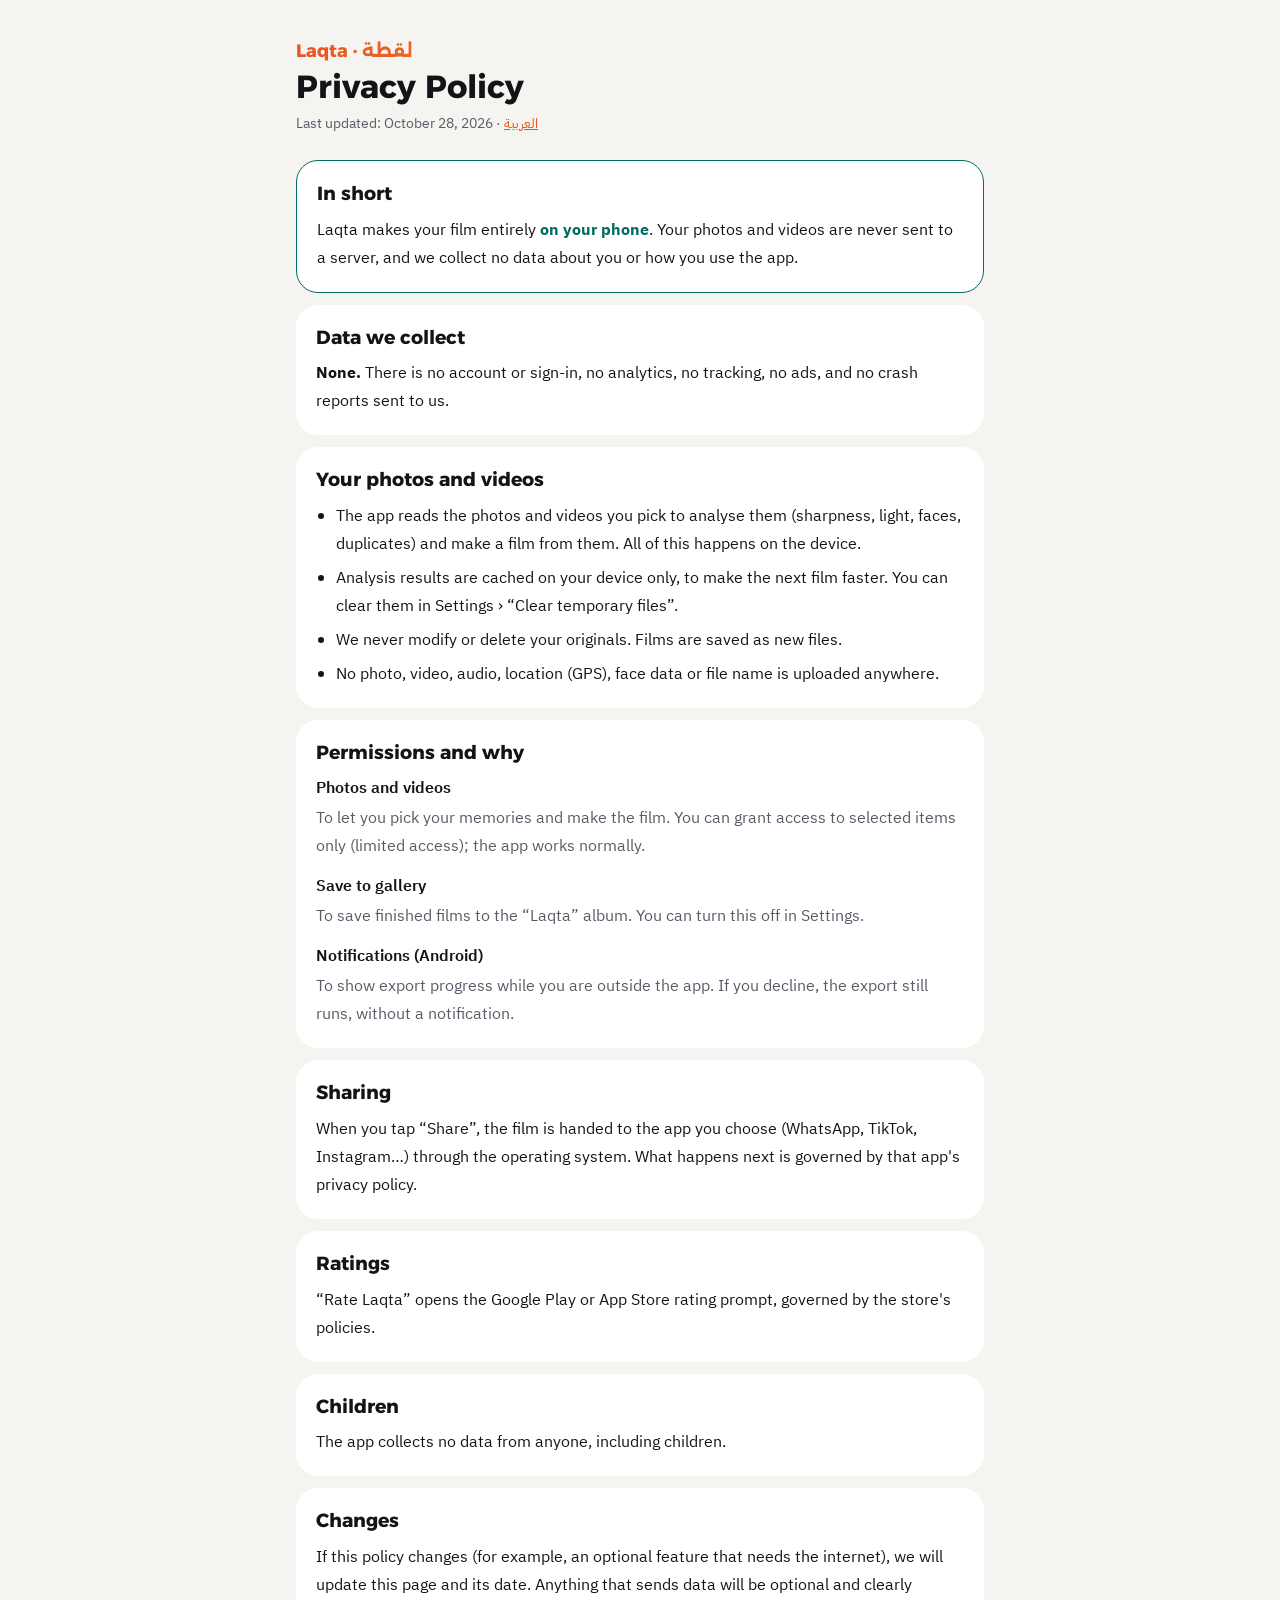
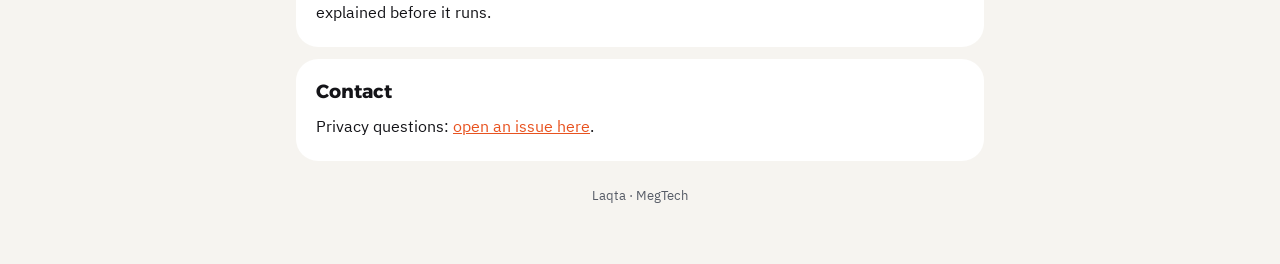
==== en.html @ 8e58508e "Add Laqta privacy policy (Arabic + English) Co-Authored-By: Claude Opus 5.5 <noreply@anthropic.com> " ====
<!doctype html>
<html lang="en" dir="ltr">
<head>
<meta charset="utf-8">
<meta name="viewport" content="width=device-width, initial-scale=1">
<title>Privacy Policy — Laqta</title>
<meta name="description" content="Laqta privacy policy: everything is processed on your device and no data is collected.">
<link rel="alternate" hreflang="ar" href="index.html">
<link rel="preconnect" href="https://fonts.googleapis.com">
<link rel="preconnect" href="https://fonts.gstatic.com" crossorigin>
<link href="https://fonts.googleapis.com/css2?family=Alexandria:wght@700&family=IBM+Plex+Sans+Arabic:wght@400;600&display=swap" rel="stylesheet">
<link rel="stylesheet" href="style.css">
</head>
<body>
<main>
  <header>
    <p class="brand">Laqta · لقطة</p>
    <h1>Privacy Policy</h1>
    <p class="meta">Last updated: October 28, 2026 · <a href="index.html" lang="ar">العربية</a></p>
  </header>

  <section class="promise">
    <h2>In short</h2>
    <p>Laqta makes your film entirely <strong>on your phone</strong>. Your photos and videos are never sent to a server, and we collect no data about you or how you use the app.</p>
  </section>

  <section>
    <h2>Data we collect</h2>
    <p><strong>None.</strong> There is no account or sign-in, no analytics, no tracking, no ads, and no crash reports sent to us.</p>
  </section>

  <section>
    <h2>Your photos and videos</h2>
    <ul>
      <li>The app reads the photos and videos you pick to analyse them (sharpness, light, faces, duplicates) and make a film from them. All of this happens on the device.</li>
      <li>Analysis results are cached on your device only, to make the next film faster. You can clear them in Settings › “Clear temporary files”.</li>
      <li>We never modify or delete your originals. Films are saved as new files.</li>
      <li>No photo, video, audio, location (GPS), face data or file name is uploaded anywhere.</li>
    </ul>
  </section>

  <section>
    <h2>Permissions and why</h2>
    <dl>
      <dt>Photos and videos</dt>
      <dd>To let you pick your memories and make the film. You can grant access to selected items only (limited access); the app works normally.</dd>
      <dt>Save to gallery</dt>
      <dd>To save finished films to the “Laqta” album. You can turn this off in Settings.</dd>
      <dt>Notifications (Android)</dt>
      <dd>To show export progress while you are outside the app. If you decline, the export still runs, without a notification.</dd>
    </dl>
  </section>

  <section>
    <h2>Sharing</h2>
    <p>When you tap “Share”, the film is handed to the app you choose (WhatsApp, TikTok, Instagram…) through the operating system. What happens next is governed by that app's privacy policy.</p>
  </section>

  <section>
    <h2>Ratings</h2>
    <p>“Rate Laqta” opens the Google Play or App Store rating prompt, governed by the store's policies.</p>
  </section>

  <section>
    <h2>Children</h2>
    <p>The app collects no data from anyone, including children.</p>
  </section>

  <section>
    <h2>Changes</h2>
    <p>If this policy changes (for example, an optional feature that needs the internet), we will update this page and its date. Anything that sends data will be optional and clearly explained before it runs.</p>
  </section>

  <section>
    <h2>Contact</h2>
    <p>Privacy questions: <a href="https://github.com/mohamedmagdy97/laqta-privacy/issues">open an issue here</a>.</p>
  </section>

  <footer>Laqta · MegTech</footer>
</main>
</body>
</html>
---- style.css ----
:root {
  --bg: #F6F4F0;
  --surface: #FFFFFF;
  --text: #141418;
  --muted: #565B66;
  --accent: #E8521F;
  --teal: #066B62;
  --line: rgba(20, 20, 24, 0.09);
}
@media (prefers-color-scheme: dark) {
  :root {
    --bg: #09090C;
    --surface: #121318;
    --text: #F6F3EE;
    --muted: #A6ABB6;
    --accent: #FF6A3D;
    --teal: #2BC7B4;
    --line: rgba(255, 255, 255, 0.09);
  }
}
* { box-sizing: border-box; }
body {
  margin: 0;
  background: var(--bg);
  color: var(--text);
  font: 16px/1.75 "IBM Plex Sans Arabic", system-ui, sans-serif;
}
main { max-width: 720px; margin: 0 auto; padding: 40px 16px 56px; }
.brand {
  margin: 0;
  font: 700 18px "Alexandria", sans-serif;
  background: linear-gradient(135deg, var(--accent), #FFB547);
  -webkit-background-clip: text;
  background-clip: text;
  color: transparent;
}
h1 { font: 700 32px/1.3 "Alexandria", sans-serif; margin: 4px 0; }
h2 { font: 700 19px/1.4 "Alexandria", sans-serif; margin: 0 0 8px; }
.meta { color: var(--muted); margin: 0 0 24px; font-size: 14px; }
section {
  background: var(--surface);
  border-radius: 22px;
  padding: 20px;
  margin-bottom: 12px;
}
.promise { border: 1px solid var(--teal); }
.promise strong { color: var(--teal); }
ul { margin: 0; padding-inline-start: 20px; }
li + li { margin-top: 6px; }
dl { margin: 0; }
dt { font-weight: 600; margin-top: 12px; }
dt:first-child { margin-top: 0; }
dd { margin: 2px 0 0; color: var(--muted); }
p { margin: 0; }
a { color: var(--accent); }
footer { color: var(--muted); font-size: 13px; text-align: center; margin-top: 24px; }
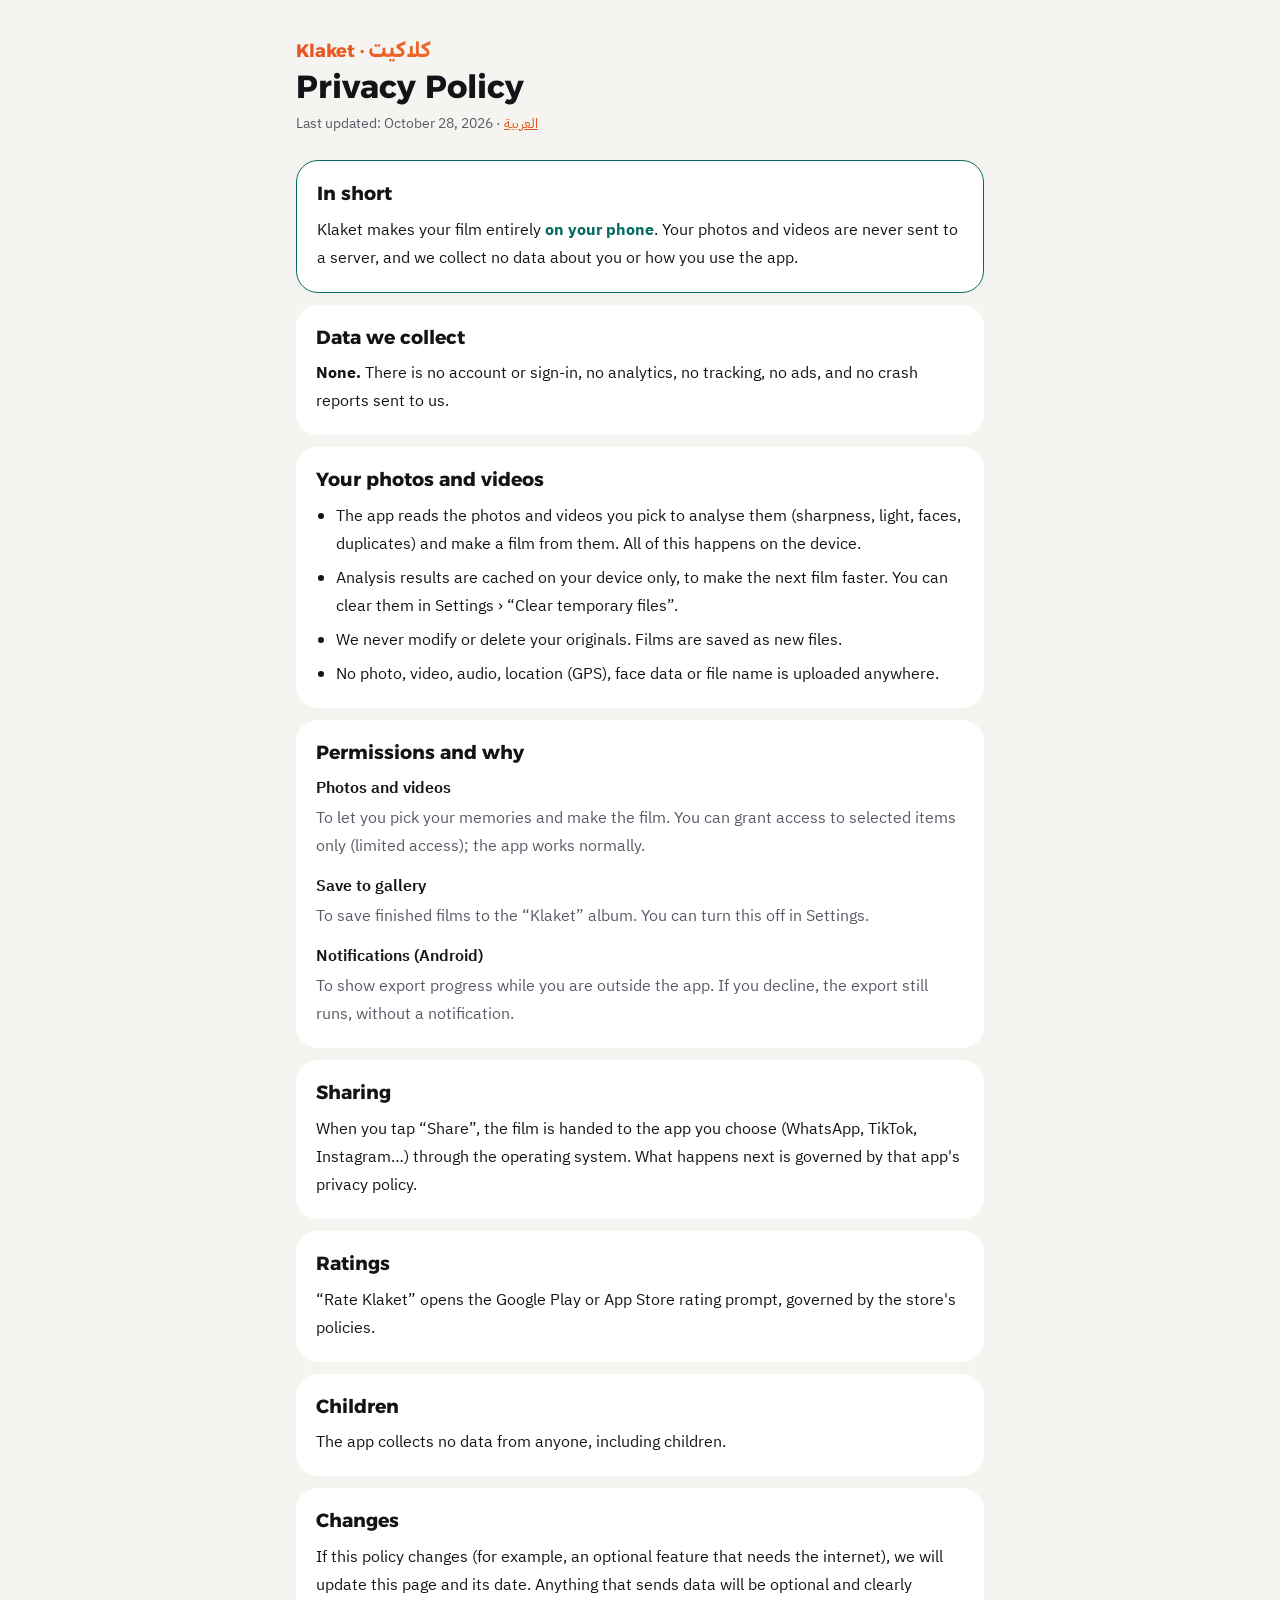
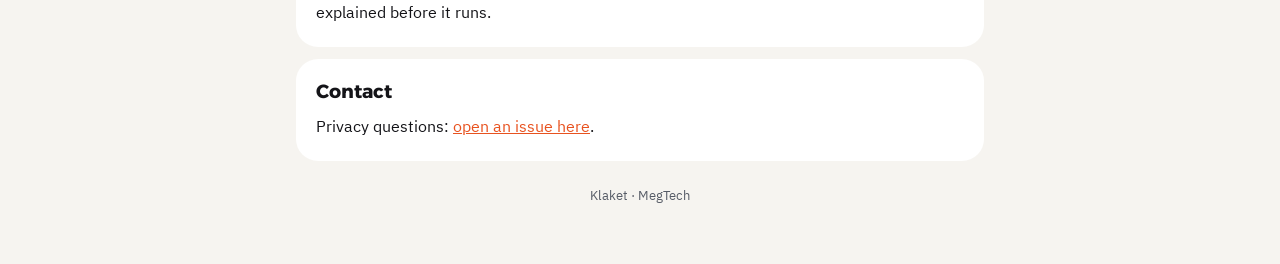
==== commit 522765f8: "Rename the app to Klaket (كلاكيت) Co-Authored-By: Claude Opus 5.5 <noreply@anthropic.com> Claude-Ses" ====
--- a/en.html
+++ b/en.html
@@ -3,8 +3,8 @@
 <head>
 <meta charset="utf-8">
 <meta name="viewport" content="width=device-width, initial-scale=1">
-<title>Privacy Policy — Laqta</title>
-<meta name="description" content="Laqta privacy policy: everything is processed on your device and no data is collected.">
+<title>Privacy Policy — Klaket</title>
+<meta name="description" content="Klaket privacy policy: everything is processed on your device and no data is collected.">
 <link rel="alternate" hreflang="ar" href="index.html">
 <link rel="preconnect" href="https://fonts.googleapis.com">
 <link rel="preconnect" href="https://fonts.gstatic.com" crossorigin>
@@ -14,14 +14,14 @@
 <body>
 <main>
   <header>
-    <p class="brand">Laqta · لقطة</p>
+    <p class="brand">Klaket · كلاكيت</p>
     <h1>Privacy Policy</h1>
     <p class="meta">Last updated: October 28, 2026 · <a href="index.html" lang="ar">العربية</a></p>
   </header>
 
   <section class="promise">
     <h2>In short</h2>
-    <p>Laqta makes your film entirely <strong>on your phone</strong>. Your photos and videos are never sent to a server, and we collect no data about you or how you use the app.</p>
+    <p>Klaket makes your film entirely <strong>on your phone</strong>. Your photos and videos are never sent to a server, and we collect no data about you or how you use the app.</p>
   </section>
 
   <section>
@@ -45,7 +45,7 @@
       <dt>Photos and videos</dt>
       <dd>To let you pick your memories and make the film. You can grant access to selected items only (limited access); the app works normally.</dd>
       <dt>Save to gallery</dt>
-      <dd>To save finished films to the “Laqta” album. You can turn this off in Settings.</dd>
+      <dd>To save finished films to the “Klaket” album. You can turn this off in Settings.</dd>
       <dt>Notifications (Android)</dt>
       <dd>To show export progress while you are outside the app. If you decline, the export still runs, without a notification.</dd>
     </dl>
@@ -58,7 +58,7 @@
 
   <section>
     <h2>Ratings</h2>
-    <p>“Rate Laqta” opens the Google Play or App Store rating prompt, governed by the store's policies.</p>
+    <p>“Rate Klaket” opens the Google Play or App Store rating prompt, governed by the store's policies.</p>
   </section>
 
   <section>
@@ -76,7 +76,7 @@
     <p>Privacy questions: <a href="https://github.com/mohamedmagdy97/laqta-privacy/issues">open an issue here</a>.</p>
   </section>
 
-  <footer>Laqta · MegTech</footer>
+  <footer>Klaket · MegTech</footer>
 </main>
 </body>
 </html>
